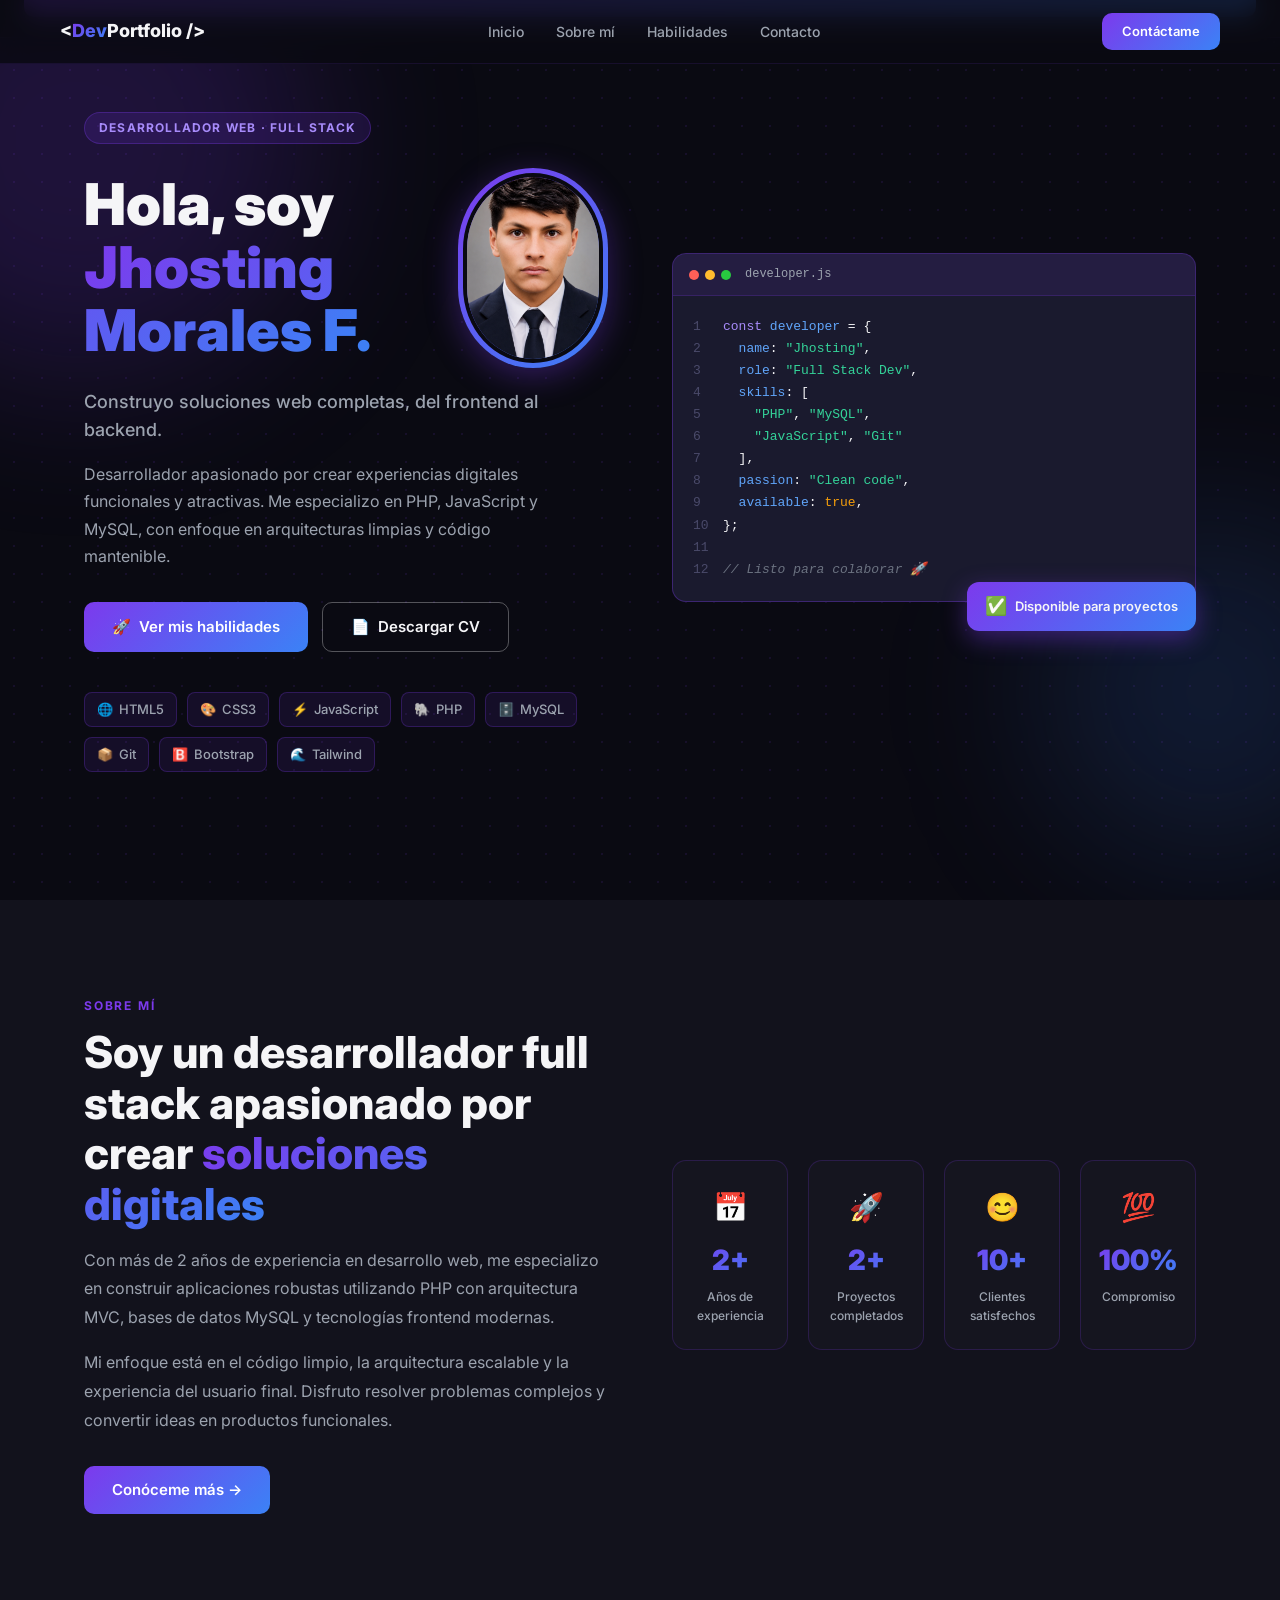
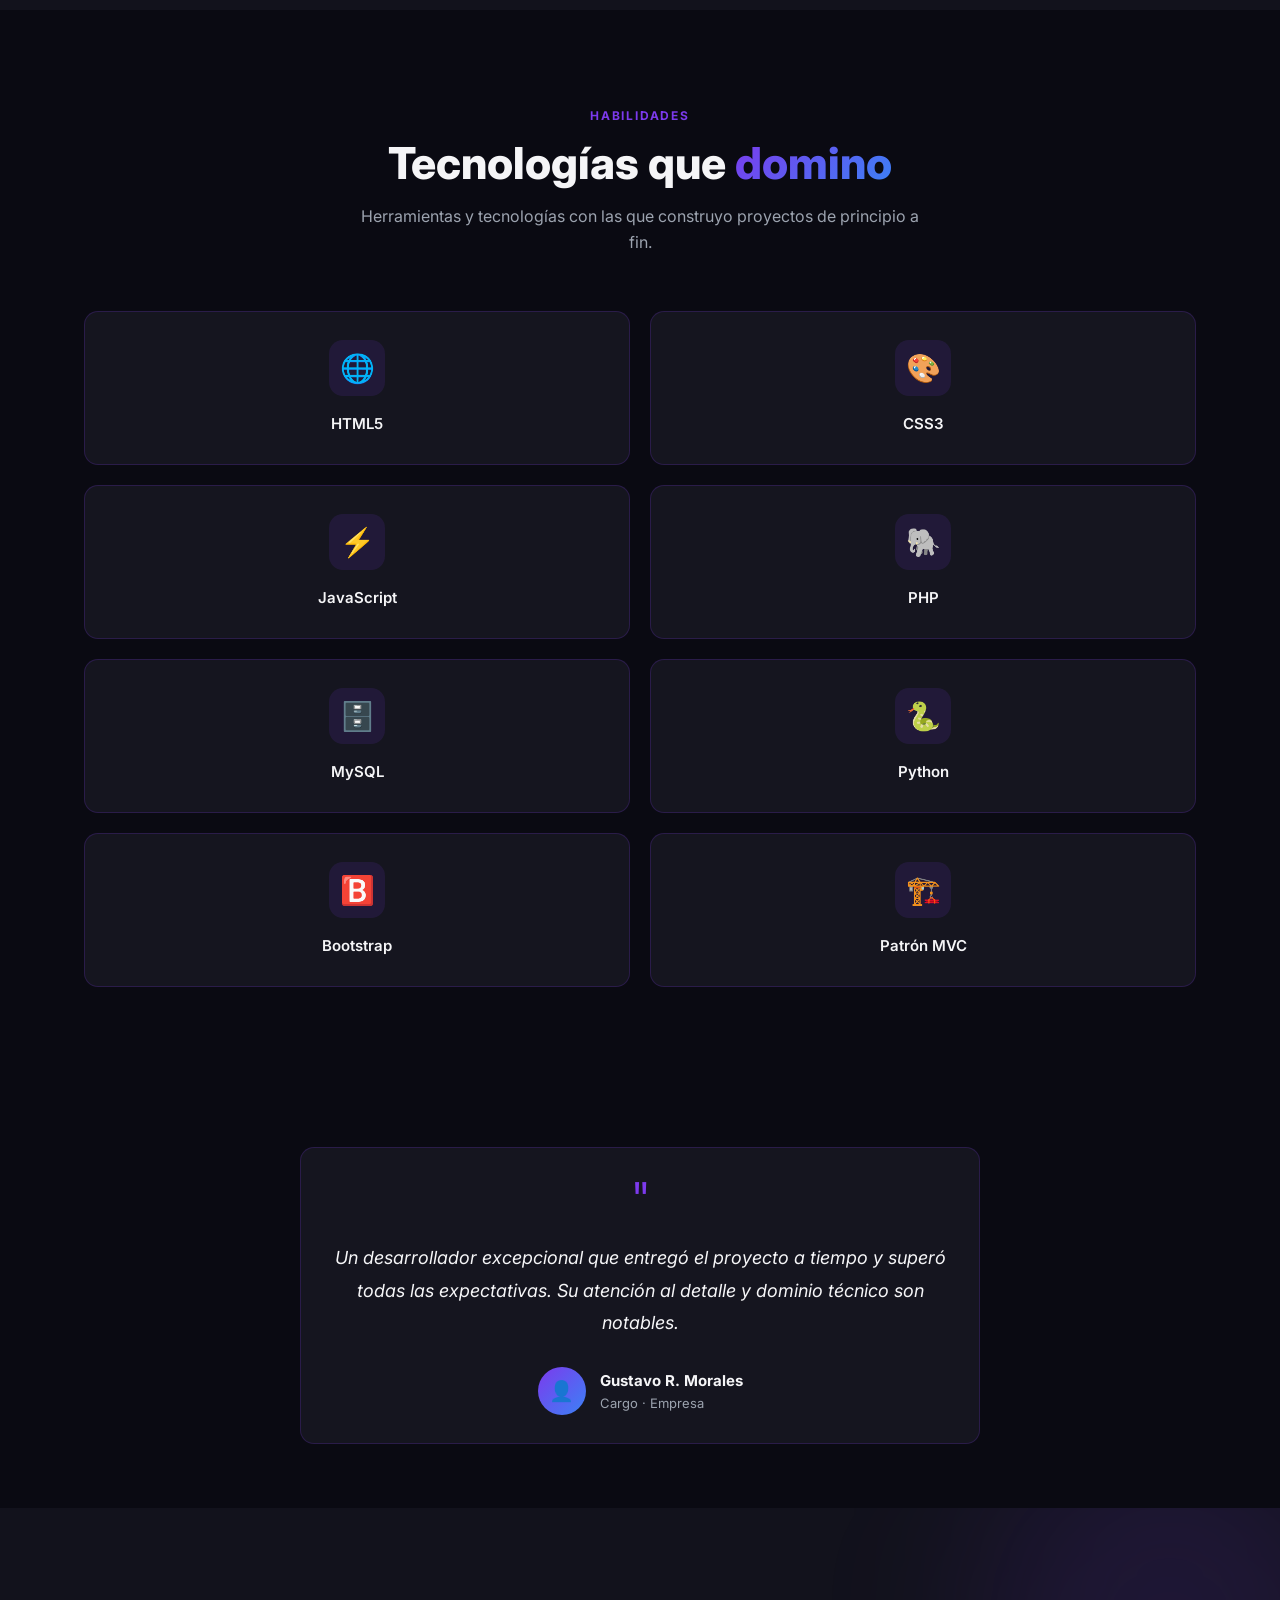
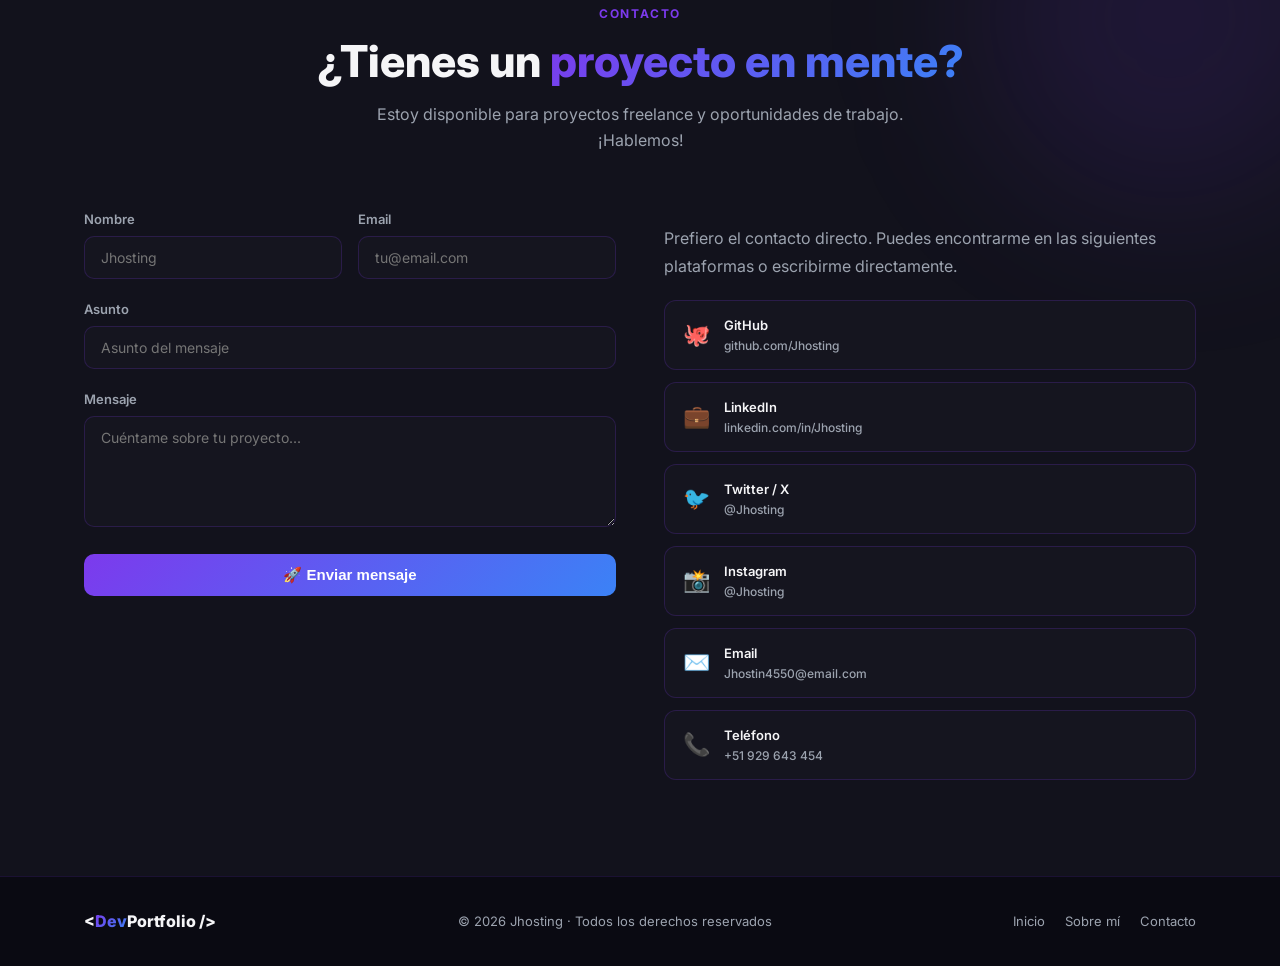
==== index.html @ dd693945 "Add files via upload" ====
<!doctype html>
<html lang="es">
<head>
    <meta charset="UTF-8" />
    <meta name="viewport" content="width=device-width, initial-scale=1.0" />
    <title>DevPortfolio · Desarrollador Web Full Stack</title>
    <link rel="stylesheet" href="assets/style.css" />
</head>
<body>

<!-- ─── Navbar ─────────────────────────────────────────────────────────── -->
<nav>
    <div class="nav-inner">
        <div class="nav-logo">&lt;<span>Dev</span>Portfolio /&gt;</div>
        <ul class="nav-links">
            <li><a href="#inicio">Inicio</a></li>
            <li><a href="#sobre">Sobre mí</a></li>
            <li><a href="#habilidades">Habilidades</a></li>
            <li><a href="#contacto">Contacto</a></li>
        </ul>
        <a href="#contacto" class="btn-primary nav-cta" style="padding:8px 20px;font-size:13px;">Contáctame</a>
        <button class="nav-hamburger" aria-label="Menú">☰</button>
    </div>
</nav>
<div class="mobile-menu">
    <ul>
        <li><a href="#inicio">Inicio</a></li>
        <li><a href="#sobre">Sobre mí</a></li>
        <li><a href="#habilidades">Habilidades</a></li>
        <li><a href="#contacto">Contacto</a></li>
        <li><a href="#contacto" class="btn-primary" style="width:100%;justify-content:center;">Contáctame</a></li>
    </ul>
</div>

<main>
    <!-- ─── Hero ───────────────────────────────────────────────────────── -->
    <section id="inicio" style="min-height:100vh;display:flex;align-items:center;padding-top:80px;position:relative;overflow:hidden;">
        <div class="blob" style="width:480px;height:480px;background:rgba(124,58,237,0.18);top:-100px;left:-160px;"></div>
        <div class="blob" style="width:340px;height:340px;background:rgba(59,130,246,0.14);bottom:40px;right:-100px;"></div>
        <div class="dot-grid" style="position:absolute;inset:0;opacity:0.6;"></div>

        <div class="container" style="position:relative;z-index:1;width:100%;">
            <div class="hero-grid" style="display:grid;grid-template-columns:1fr 1fr;gap:64px;align-items:center;">
                <div class="reveal">
                    <div style="display:inline-block;background:rgba(124,58,237,0.15);border:1px solid rgba(124,58,237,0.3);border-radius:20px;padding:5px 14px;font-size:12px;font-weight:700;letter-spacing:0.1em;color:#a78bfa;margin-bottom:24px;">
                        DESARROLLADOR WEB · FULL STACK
                    </div>
                    <div style="display:flex;align-items:center;gap:28px;flex-wrap:nowrap;margin-bottom:20px;">
                        <h1 style="font-size:clamp(28px,4.5vw,64px);font-weight:900;line-height:1.1;margin:0;">
                            Hola, soy <span class="gradient-text">Jhosting
                            Morales F.</span>
                        </h1>
                        <div style="width:150px;height:200px;flex-shrink:0;border-radius:50%/40%;padding:5px;background:var(--gradient);box-shadow:0 8px 32px rgba(124,58,237,0.35);">
                            <img src="assets/img/perfil.jpg" alt="Foto de perfil" style="width:100%;height:100%;object-fit:cover;border-radius:50%/40%;border:4px solid var(--bg-primary);display:block;" />
                        </div>
                    </div>
                    <p style="font-size:18px;color:var(--text-secondary);margin-bottom:12px;font-weight:500;">
                        Construyo soluciones web completas, del frontend al backend.
                    </p>
                    <p style="color:var(--text-secondary);margin-bottom:32px;line-height:1.7;max-width:480px;">
                        Desarrollador apasionado por crear experiencias digitales funcionales y atractivas. Me especializo en PHP, JavaScript y MySQL, con enfoque en arquitecturas limpias y código mantenible.
                    </p>
                    <div style="display:flex;gap:14px;flex-wrap:wrap;margin-bottom:40px;">
                        <a href="#habilidades" class="btn-primary"><span>🚀</span> Ver mis habilidades</a>
                        <a href="assets/cv/CV_Jhosting.pdf" class="btn-outline" download="CV_Jhosting.pdf"><span>📄</span> Descargar CV</a>
                    </div>
                    <div class="tech-row">
                        <div class="tech-chip"><span>🌐</span> HTML5</div>
                        <div class="tech-chip"><span>🎨</span> CSS3</div>
                        <div class="tech-chip"><span>⚡</span> JavaScript</div>
                        <div class="tech-chip"><span>🐘</span> PHP</div>
                        <div class="tech-chip"><span>🗄️</span> MySQL</div>
                        <div class="tech-chip"><span>📦</span> Git</div>
                        <div class="tech-chip"><span>🅱️</span> Bootstrap</div>
                        <div class="tech-chip"><span>🌊</span> Tailwind</div>
                    </div>
                </div>

                <div class="reveal animate-float" style="animation-delay:0.3s;">
                    <div class="code-panel" style="animation:float 4s ease-in-out infinite;">
                        <div class="code-panel-header">
                            <div class="code-dot" style="background:#ff5f57;"></div>
                            <div class="code-dot" style="background:#ffbd2e;"></div>
                            <div class="code-dot" style="background:#28c840;"></div>
                            <span style="margin-left:8px;color:var(--text-secondary);font-size:12px;">developer.js</span>
                        </div>
                        <div class="code-body">
                            <div class="code-line"><span class="ln">1</span><span><span class="kw">const</span> <span class="prop">developer</span> = {</span></div>
                            <div class="code-line"><span class="ln">2</span><span>&nbsp;&nbsp;<span class="prop">name</span>: <span class="str">"Jhosting"</span>,</span></div>
                            <div class="code-line"><span class="ln">3</span><span>&nbsp;&nbsp;<span class="prop">role</span>: <span class="str">"Full Stack Dev"</span>,</span></div>
                            <div class="code-line"><span class="ln">4</span><span>&nbsp;&nbsp;<span class="prop">skills</span>: [</span></div>
                            <div class="code-line"><span class="ln">5</span><span>&nbsp;&nbsp;&nbsp;&nbsp;<span class="str">"PHP"</span>, <span class="str">"MySQL"</span>,</span></div>
                            <div class="code-line"><span class="ln">6</span><span>&nbsp;&nbsp;&nbsp;&nbsp;<span class="str">"JavaScript"</span>, <span class="str">"Git"</span></span></div>
                            <div class="code-line"><span class="ln">7</span><span>&nbsp;&nbsp;],</span></div>
                            <div class="code-line"><span class="ln">8</span><span>&nbsp;&nbsp;<span class="prop">passion</span>: <span class="str">"Clean code"</span>,</span></div>
                            <div class="code-line"><span class="ln">9</span><span>&nbsp;&nbsp;<span class="prop">available</span>: <span class="val">true</span>,</span></div>
                            <div class="code-line"><span class="ln">10</span><span>};</span></div>
                            <div class="code-line"><span class="ln">11</span><span></span></div>
                            <div class="code-line"><span class="ln">12</span><span><span class="cm">// Listo para colaborar 🚀</span></span></div>
                        </div>
                    </div>
                    <div style="position:relative;margin-top:-20px;display:flex;justify-content:flex-end;">
                        <div style="background:var(--gradient);border-radius:12px;padding:10px 18px;display:flex;align-items:center;gap:8px;font-size:13px;font-weight:600;box-shadow:0 8px 24px rgba(124,58,237,0.4);">
                            <span style="font-size:18px;">✅</span> Disponible para proyectos
                        </div>
                    </div>
                </div>
            </div>
        </div>
    </section>

    <!-- ─── Sobre mí ───────────────────────────────────────────────────── -->
    <section id="sobre" style="background:var(--bg-secondary);">
        <div class="container">
            <div class="about-grid" style="display:grid;grid-template-columns:1fr 1fr;gap:64px;align-items:center;">
                <div class="reveal">
                    <div class="section-label">Sobre mí</div>
                    <h2 class="section-title">Soy un desarrollador full stack apasionado por crear <span class="gradient-text">soluciones digitales</span></h2>
                    <p style="color:var(--text-secondary);margin-bottom:16px;line-height:1.8;">
                        Con más de 2 años de experiencia en desarrollo web, me especializo en construir aplicaciones robustas utilizando PHP con arquitectura MVC, bases de datos MySQL y tecnologías frontend modernas.
                    </p>
                    <p style="color:var(--text-secondary);margin-bottom:32px;line-height:1.8;">
                        Mi enfoque está en el código limpio, la arquitectura escalable y la experiencia del usuario final. Disfruto resolver problemas complejos y convertir ideas en productos funcionales.
                    </p>
                    <a href="#habilidades" class="btn-primary">Conóceme más →</a>
                </div>
                <div class="reveal" style="animation-delay:0.15s;">
                    <div class="stats-grid">
                        <div class="card" style="text-align:center;padding:24px 16px;">
                            <div style="font-size:28px;margin-bottom:8px;">📅</div>
                            <div style="font-size:28px;font-weight:900;background:var(--gradient);-webkit-background-clip:text;-webkit-text-fill-color:transparent;background-clip:text;">2+</div>
                            <div style="color:var(--text-secondary);font-size:12px;margin-top:4px;font-weight:500;">Años de experiencia</div>
                        </div>
                        <div class="card" style="text-align:center;padding:24px 16px;">
                            <div style="font-size:28px;margin-bottom:8px;">🚀</div>
                            <div style="font-size:28px;font-weight:900;background:var(--gradient);-webkit-background-clip:text;-webkit-text-fill-color:transparent;background-clip:text;">2+</div>
                            <div style="color:var(--text-secondary);font-size:12px;margin-top:4px;font-weight:500;">Proyectos completados</div>
                        </div>
                        <div class="card" style="text-align:center;padding:24px 16px;">
                            <div style="font-size:28px;margin-bottom:8px;">😊</div>
                            <div style="font-size:28px;font-weight:900;background:var(--gradient);-webkit-background-clip:text;-webkit-text-fill-color:transparent;background-clip:text;">10+</div>
                            <div style="color:var(--text-secondary);font-size:12px;margin-top:4px;font-weight:500;">Clientes satisfechos</div>
                        </div>
                        <div class="card" style="text-align:center;padding:24px 16px;">
                            <div style="font-size:28px;margin-bottom:8px;">💯</div>
                            <div style="font-size:28px;font-weight:900;background:var(--gradient);-webkit-background-clip:text;-webkit-text-fill-color:transparent;background-clip:text;">100%</div>
                            <div style="color:var(--text-secondary);font-size:12px;margin-top:4px;font-weight:500;">Compromiso</div>
                        </div>
                    </div>
                </div>
            </div>
        </div>
    </section>

    <section id="habilidades">
        <div class="container">
            <div class="reveal" style="text-align:center;margin-bottom:56px;">
                <div class="section-label">Habilidades</div>
                <h2 class="section-title">Tecnologías que <span class="gradient-text">domino</span></h2>
                <p class="section-sub" style="margin:0 auto;">Herramientas y tecnologías con las que construyo proyectos de principio a fin.</p>
            </div>
            <div class="skills-grid">
                <div class="card reveal" style="animation-delay:0ms;text-align:center;padding:28px 18px;">
                    <div style="width:56px;height:56px;margin:0 auto 16px;display:flex;align-items:center;justify-content:center;font-size:28px;line-height:1;border-radius:14px;background:rgba(124,58,237,0.12);">🌐</div>
                    <div style="font-weight:600;font-size:15px;">HTML5</div>
                </div>
                <div class="card reveal" style="animation-delay:60ms;text-align:center;padding:28px 18px;">
                    <div style="width:56px;height:56px;margin:0 auto 16px;display:flex;align-items:center;justify-content:center;font-size:28px;line-height:1;border-radius:14px;background:rgba(124,58,237,0.12);">🎨</div>
                    <div style="font-weight:600;font-size:15px;">CSS3</div>
                </div>
                <div class="card reveal" style="animation-delay:120ms;text-align:center;padding:28px 18px;">
                    <div style="width:56px;height:56px;margin:0 auto 16px;display:flex;align-items:center;justify-content:center;font-size:28px;line-height:1;border-radius:14px;background:rgba(124,58,237,0.12);">⚡</div>
                    <div style="font-weight:600;font-size:15px;">JavaScript</div>
                </div>
                <div class="card reveal" style="animation-delay:180ms;text-align:center;padding:28px 18px;">
                    <div style="width:56px;height:56px;margin:0 auto 16px;display:flex;align-items:center;justify-content:center;font-size:28px;line-height:1;border-radius:14px;background:rgba(124,58,237,0.12);">🐘</div>
                    <div style="font-weight:600;font-size:15px;">PHP</div>
                </div>
                <div class="card reveal" style="animation-delay:240ms;text-align:center;padding:28px 18px;">
                    <div style="width:56px;height:56px;margin:0 auto 16px;display:flex;align-items:center;justify-content:center;font-size:28px;line-height:1;border-radius:14px;background:rgba(124,58,237,0.12);">🗄️</div>
                    <div style="font-weight:600;font-size:15px;">MySQL</div>
                </div>
                <div class="card reveal" style="animation-delay:300ms;text-align:center;padding:28px 18px;">
                    <div style="width:56px;height:56px;margin:0 auto 16px;display:flex;align-items:center;justify-content:center;font-size:28px;line-height:1;border-radius:14px;background:rgba(124,58,237,0.12);">🐍</div>
                    <div style="font-weight:600;font-size:15px;">Python</div>
                </div>
                <div class="card reveal" style="animation-delay:360ms;text-align:center;padding:28px 18px;">
                    <div style="width:56px;height:56px;margin:0 auto 16px;display:flex;align-items:center;justify-content:center;font-size:28px;line-height:1;border-radius:14px;background:rgba(124,58,237,0.12);">🅱️</div>
                    <div style="font-weight:600;font-size:15px;">Bootstrap</div>
                </div>
                <div class="card reveal" style="animation-delay:420ms;text-align:center;padding:28px 18px;">
                    <div style="width:56px;height:56px;margin:0 auto 16px;display:flex;align-items:center;justify-content:center;font-size:28px;line-height:1;border-radius:14px;background:rgba(124,58,237,0.12);">🏗️</div>
                    <div style="font-weight:600;font-size:15px;">Patrón MVC</div>
                </div>
            </div>
        </div>
    </section>

    <section style="padding:64px 0;">
        <div class="container">
            <div class="reveal" style="max-width:680px;margin:0 auto;">
                <div class="card" style="text-align:center;position:relative;">
                    <div style="font-size:48px;color:var(--accent);line-height:1;margin-bottom:16px;">"</div>
                    <p style="font-size:18px;line-height:1.8;color:var(--text-primary);font-style:italic;margin-bottom:28px;">
                        Un desarrollador excepcional que entregó el proyecto a tiempo y superó todas las expectativas. Su atención al detalle y dominio técnico son notables.
                    </p>
                    <div style="display:flex;align-items:center;justify-content:center;gap:14px;">
                        <div style="width:48px;height:48px;border-radius:50%;background:var(--gradient);display:flex;align-items:center;justify-content:center;font-size:20px;flex-shrink:0;">👤</div>
                        <div style="text-align:left;">
                            <div style="font-weight:700;font-size:15px;">Gustavo R. Morales</div>
                            <div style="color:var(--text-secondary);font-size:13px;">Cargo · Empresa</div>
                        </div>
                    </div>
                </div>
            </div>
        </div>
    </section>

    <section id="contacto" style="background:var(--bg-secondary);position:relative;overflow:hidden;">
        <div class="blob" style="width:380px;height:380px;background:rgba(124,58,237,0.12);top:-80px;right:-80px;"></div>
        <div class="container" style="position:relative;z-index:1;">
            <div class="reveal" style="text-align:center;margin-bottom:56px;">
                <div class="section-label">Contacto</div>
                <h2 class="section-title">¿Tienes un <span class="gradient-text">proyecto en mente?</span></h2>
                <p class="section-sub" style="margin:0 auto;">Estoy disponible para proyectos freelance y oportunidades de trabajo. ¡Hablemos!</p>
            </div>
            <div class="contact-grid">
                <div class="reveal">
                    <form id="contactForm">
                        <div style="display:grid;grid-template-columns:1fr 1fr;gap:16px;">
                            <div class="form-field">
                                <label for="name">Nombre</label>
                                <input type="text" id="name" name="name" placeholder="Jhosting" required />
                            </div>
                            <div class="form-field">
                                <label for="email">Email</label>
                                <input type="email" id="email" name="email" placeholder="tu@email.com" required />
                            </div>
                        </div>
                        <div class="form-field">
                            <label for="subject">Asunto</label>
                            <input type="text" id="subject" name="subject" placeholder="Asunto del mensaje" />
                        </div>
                        <div class="form-field">
                            <label for="message">Mensaje</label>
                            <textarea id="message" name="message" rows="5" placeholder="Cuéntame sobre tu proyecto..." required></textarea>
                        </div>
                        <button type="submit" class="btn-primary" style="width:100%;justify-content:center;">
                            🚀 Enviar mensaje
                        </button>

                        <div class="form-status ok" id="formStatusOk" style="display:none;">✅ Mensaje enviado. ¡Gracias por escribirme!</div>
                        <div class="form-status err" id="formStatusErr" style="display:none;">⚠️ Por favor completa los campos obligatorios (nombre, email y mensaje).</div>
                    </form>
                </div>
                <div class="reveal" style="display:flex;flex-direction:column;gap:12px;animation-delay:0.15s;">
                    <p style="color:var(--text-secondary);margin-bottom:8px;line-height:1.7;">
                        Prefiero el contacto directo. Puedes encontrarme en las siguientes plataformas o escribirme directamente.
                    </p>
                    <a href="#" class="social-link" target="_blank" rel="noreferrer">
                        <span style="font-size:22px;">🐙</span>
                        <div>
                            <div style="font-weight:600;color:var(--text-primary);font-size:13px;">GitHub</div>
                            <div style="color:var(--text-secondary);font-size:12px;">github.com/Jhosting</div>
                        </div>
                    </a>
                    <a href="#" class="social-link" target="_blank" rel="noreferrer">
                        <span style="font-size:22px;">💼</span>
                        <div>
                            <div style="font-weight:600;color:var(--text-primary);font-size:13px;">LinkedIn</div>
                            <div style="color:var(--text-secondary);font-size:12px;">linkedin.com/in/Jhosting</div>
                        </div>
                    </a>
                    <a href="#" class="social-link" target="_blank" rel="noreferrer">
                        <span style="font-size:22px;">🐦</span>
                        <div>
                            <div style="font-weight:600;color:var(--text-primary);font-size:13px;">Twitter / X</div>
                            <div style="color:var(--text-secondary);font-size:12px;">@Jhosting</div>
                        </div>
                    </a>
                    <a href="#" class="social-link" target="_blank" rel="noreferrer">
                        <span style="font-size:22px;">📸</span>
                        <div>
                            <div style="font-weight:600;color:var(--text-primary);font-size:13px;">Instagram</div>
                            <div style="color:var(--text-secondary);font-size:12px;">@Jhosting</div>
                        </div>
                    </a>
                    <a href="mailto:Jhostin4550@email.com" class="social-link" target="_blank" rel="noreferrer">
                        <span style="font-size:22px;">✉️</span>
                        <div>
                            <div style="font-weight:600;color:var(--text-primary);font-size:13px;">Email</div>
                            <div style="color:var(--text-secondary);font-size:12px;">Jhostin4550@email.com</div>
                        </div>
                    </a>
                    <a href="tel:+51929643454" class="social-link" target="_blank" rel="noreferrer">
                        <span style="font-size:22px;">📞</span>
                        <div>
                            <div style="font-weight:600;color:var(--text-primary);font-size:13px;">Teléfono</div>
                            <div style="color:var(--text-secondary);font-size:12px;">+51 929 643 454</div>
                        </div>
                    </a>
                </div>
            </div>
        </div>
    </section>
</main>

<footer style="background:var(--bg-primary);border-top:1px solid rgba(124,58,237,0.15);padding:32px 0;">
    <div class="container" style="display:flex;justify-content:space-between;align-items:center;flex-wrap:wrap;gap:16px;">
        <div style="font-weight:800;font-size:16px;">&lt;<span class="gradient-text">Dev</span>Portfolio /&gt;</div>
        <p style="color:var(--text-secondary);font-size:13px;margin:0;" id="footerYear">© Jhosting · Todos los derechos reservados</p>
        <div style="display:flex;gap:20px;">
            <a href="#" class="footer-link" style="color:var(--text-secondary);font-size:13px;text-decoration:none;transition:color 0.2s;">Inicio</a>
            <a href="#" class="footer-link" style="color:var(--text-secondary);font-size:13px;text-decoration:none;transition:color 0.2s;">Sobre mí</a>
            <a href="#" class="footer-link" style="color:var(--text-secondary);font-size:13px;text-decoration:none;transition:color 0.2s;">Contacto</a>
        </div>
    </div>
</footer>

<script src="assets/main.js"></script>
<script>
    // Año dinámico en el footer (equivalente a date('Y') de PHP)
    document.getElementById('footerYear').textContent = '© ' + new Date().getFullYear() + ' Jhosting · Todos los derechos reservados';

    // Envío del formulario de contacto simulado en el cliente (equivalente a la validación PHP)
    const contactForm = document.getElementById('contactForm');
    const okMsg = document.getElementById('formStatusOk');
    const errMsg = document.getElementById('formStatusErr');

    contactForm.addEventListener('submit', function (e) {
        e.preventDefault();
        const name = document.getElementById('name').value.trim();
        const email = document.getElementById('email').value.trim();
        const message = document.getElementById('message').value.trim();
        const emailPattern = /^[^\s@]+@[^\s@]+\.[^\s@]+$/;

        okMsg.style.display = 'none';
        errMsg.style.display = 'none';

        if (!name || !email || !message) {
            errMsg.textContent = '⚠️ Por favor completa los campos obligatorios (nombre, email y mensaje).';
            errMsg.style.display = 'block';
        } else if (!emailPattern.test(email)) {
            errMsg.textContent = '⚠️ Ingresa un correo electrónico válido.';
            errMsg.style.display = 'block';
        } else {
            okMsg.style.display = 'block';
            contactForm.reset();
        }
    });
</script>
</body>
</html>
---- assets/style.css ----
@import url('https://fonts.googleapis.com/css2?family=Inter:wght@300;400;500;600;700;800;900&display=swap');

:root {
  --bg-primary: #0a0a12;
  --bg-secondary: #12121c;
  --bg-card: #15151f;
  --accent: #7c3aed;
  --accent-blue: #3b82f6;
  --text-primary: #f5f5f7;
  --text-secondary: #9ca3af;
  --border: rgba(124, 58, 237, 0.2);
  --gradient: linear-gradient(135deg, #7c3aed, #3b82f6);
}

* {
  box-sizing: border-box;
}

html {
  scroll-behavior: smooth;
}

body {
  margin: 0;
  font-family: 'Inter', sans-serif;
  background-color: var(--bg-primary);
  color: var(--text-primary);
  line-height: 1.6;
  overflow-x: hidden;
}

/* Scrollbar */
::-webkit-scrollbar { width: 6px; }
::-webkit-scrollbar-track { background: var(--bg-secondary); }
::-webkit-scrollbar-thumb { background: var(--accent); border-radius: 3px; }

/* Animations */
@keyframes fadeInUp {
  from { opacity: 0; transform: translateY(32px); }
  to   { opacity: 1; transform: translateY(0); }
}
@keyframes fadeIn {
  from { opacity: 0; }
  to   { opacity: 1; }
}
@keyframes float {
  0%, 100% { transform: translateY(0); }
  50%       { transform: translateY(-12px); }
}
@keyframes pulse-glow {
  0%, 100% { box-shadow: 0 0 20px rgba(124,58,237,0.4); }
  50%       { box-shadow: 0 0 40px rgba(124,58,237,0.8); }
}
@keyframes progress-fill {
  from { width: 0; }
}

.animate-fade-in-up { animation: fadeInUp 0.7s ease forwards; }
.animate-fade-in    { animation: fadeIn 0.7s ease forwards; }
.animate-float      { animation: float 4s ease-in-out infinite; }

/* Intersection observer visible state */
.reveal { opacity: 0; transform: translateY(32px); transition: opacity 0.7s ease, transform 0.7s ease; }
.reveal.visible { opacity: 1; transform: translateY(0); }

/* Progress bars animate when visible */
.progress-bar { transition: width 1.2s cubic-bezier(0.4,0,0.2,1); }

/* Gradient text */
.gradient-text {
  background: var(--gradient);
  -webkit-background-clip: text;
  -webkit-text-fill-color: transparent;
  background-clip: text;
}

/* Buttons */
.btn-primary {
  background: var(--gradient);
  color: #fff;
  border: none;
  border-radius: 10px;
  padding: 12px 28px;
  font-weight: 600;
  font-size: 15px;
  cursor: pointer;
  transition: opacity 0.2s, box-shadow 0.2s, transform 0.15s;
  display: inline-flex;
  align-items: center;
  gap: 8px;
  text-decoration: none;
}
.btn-primary:hover {
  opacity: 0.9;
  box-shadow: 0 0 24px rgba(124,58,237,0.55);
  transform: translateY(-1px);
}

.btn-outline {
  background: transparent;
  color: var(--text-primary);
  border: 1.5px solid rgba(255,255,255,0.3);
  border-radius: 10px;
  padding: 12px 28px;
  font-weight: 600;
  font-size: 15px;
  cursor: pointer;
  transition: border-color 0.2s, box-shadow 0.2s, transform 0.15s;
  display: inline-flex;
  align-items: center;
  gap: 8px;
  text-decoration: none;
}
.btn-outline:hover {
  border-color: var(--accent);
  box-shadow: 0 0 18px rgba(124,58,237,0.3);
  transform: translateY(-1px);
}

/* Cards */
.card {
  background: var(--bg-card);
  border: 1px solid var(--border);
  border-radius: 14px;
  padding: 28px;
  transition: border-color 0.25s, box-shadow 0.25s, transform 0.2s;
}
.card:hover {
  border-color: rgba(124,58,237,0.5);
  box-shadow: 0 8px 32px rgba(124,58,237,0.15);
  transform: translateY(-4px);
}

/* Icon box */
.icon-box {
  width: 44px;
  height: 44px;
  border-radius: 10px;
  background: rgba(124,58,237,0.15);
  border: 1px solid rgba(124,58,237,0.3);
  display: flex;
  align-items: center;
  justify-content: center;
  font-size: 20px;
  flex-shrink: 0;
}

/* Blob decorations */
.blob {
  position: absolute;
  border-radius: 50%;
  filter: blur(80px);
  pointer-events: none;
}

/* Dot grid */
.dot-grid {
  background-image: radial-gradient(circle, rgba(124,58,237,0.18) 1px, transparent 1px);
  background-size: 28px 28px;
}

/* Section */
section { padding: 96px 0; }
.section-label {
  font-size: 12px;
  font-weight: 700;
  letter-spacing: 0.15em;
  text-transform: uppercase;
  color: var(--accent);
  margin-bottom: 12px;
}
.section-title {
  font-size: clamp(28px, 4vw, 44px);
  font-weight: 800;
  line-height: 1.15;
  margin: 0 0 16px;
}
.section-sub {
  color: var(--text-secondary);
  font-size: 16px;
  max-width: 560px;
  margin: 0;
}

/* Container */
.container { max-width: 1160px; margin: 0 auto; padding: 0 24px; }

/* Navbar */
nav {
  position: fixed;
  top: 0;
  left: 0;
  right: 0;
  z-index: 100;
  padding: 0 24px;
  height: 64px;
  display: flex;
  align-items: center;
  background: rgba(10,10,18,0.85);
  backdrop-filter: blur(12px);
  border-bottom: 1px solid rgba(124,58,237,0.12);
  transition: background 0.3s;
}
.nav-inner {
  max-width: 1160px;
  margin: 0 auto;
  width: 100%;
  display: flex;
  align-items: center;
  justify-content: space-between;
}
.nav-logo { font-weight: 800; font-size: 18px; }
.nav-logo span { background: var(--gradient); -webkit-background-clip: text; -webkit-text-fill-color: transparent; background-clip: text; }
.nav-links { display: flex; gap: 32px; list-style: none; margin: 0; padding: 0; }
.nav-links a { color: var(--text-secondary); text-decoration: none; font-size: 14px; font-weight: 500; transition: color 0.2s; }
.nav-links a:hover { color: var(--text-primary); }
.nav-hamburger { display: none; background: none; border: none; cursor: pointer; color: var(--text-primary); font-size: 22px; }

/* Mobile nav */
.mobile-menu {
  position: fixed;
  top: 64px;
  left: 0; right: 0;
  background: var(--bg-secondary);
  border-bottom: 1px solid var(--border);
  padding: 20px 24px;
  z-index: 99;
  transform: translateY(-110%);
  transition: transform 0.3s ease;
}
.mobile-menu.open { transform: translateY(0); }
.mobile-menu ul { list-style: none; margin: 0; padding: 0; display: flex; flex-direction: column; gap: 16px; }
.mobile-menu a { color: var(--text-secondary); text-decoration: none; font-weight: 500; font-size: 15px; }

/* Code panel */
.code-panel {
  background: #1a1a2e;
  border: 1px solid rgba(124,58,237,0.35);
  border-radius: 14px;
  overflow: hidden;
  font-family: 'Courier New', monospace;
  font-size: 13px;
  line-height: 1.7;
}
.code-panel-header {
  background: rgba(124,58,237,0.1);
  padding: 10px 16px;
  display: flex;
  align-items: center;
  gap: 6px;
  border-bottom: 1px solid rgba(124,58,237,0.2);
}
.code-dot { width: 10px; height: 10px; border-radius: 50%; }
.code-body { padding: 20px; }
.code-line { display: flex; gap: 10px; }
.ln { color: #4a4a6a; min-width: 20px; }
.kw { color: #a78bfa; }
.str { color: #34d399; }
.cm { color: #6b7280; font-style: italic; }
.prop { color: #60a5fa; }
.val { color: #f59e0b; }

/* Skills grid */
.skills-grid { display: grid; grid-template-columns: 1fr 1fr; gap: 20px; }

/* Projects grid */
.projects-grid { display: grid; grid-template-columns: repeat(3, 1fr); gap: 24px; }

/* Stats grid */
.stats-grid { display: grid; grid-template-columns: repeat(4, 1fr); gap: 20px; }

/* Tech icons row */
.tech-row { display: flex; flex-wrap: wrap; gap: 10px; }
.tech-chip {
  display: flex;
  align-items: center;
  gap: 6px;
  background: rgba(124,58,237,0.1);
  border: 1px solid rgba(124,58,237,0.25);
  border-radius: 8px;
  padding: 6px 12px;
  font-size: 13px;
  font-weight: 500;
  color: var(--text-secondary);
  transition: color 0.2s, border-color 0.2s;
}
.tech-chip:hover { color: var(--text-primary); border-color: var(--accent); }

/* Contact layout */
.contact-grid { display: grid; grid-template-columns: 1fr 1fr; gap: 48px; align-items: start; }

/* Form */
.form-field { margin-bottom: 20px; }
.form-field label { display: block; font-size: 13px; font-weight: 600; color: var(--text-secondary); margin-bottom: 6px; }
.form-field input, .form-field textarea {
  width: 100%;
  background: var(--bg-card);
  border: 1px solid var(--border);
  border-radius: 10px;
  padding: 12px 16px;
  color: var(--text-primary);
  font-family: 'Inter', sans-serif;
  font-size: 14px;
  outline: none;
  transition: border-color 0.2s, box-shadow 0.2s;
  resize: vertical;
}
.form-field input:focus, .form-field textarea:focus {
  border-color: var(--accent);
  box-shadow: 0 0 0 3px rgba(124,58,237,0.15);
}

/* Social links */
.social-link {
  display: flex;
  align-items: center;
  gap: 14px;
  color: var(--text-secondary);
  text-decoration: none;
  padding: 14px 18px;
  border-radius: 12px;
  border: 1px solid var(--border);
  background: var(--bg-card);
  transition: color 0.2s, border-color 0.2s, box-shadow 0.2s;
  font-size: 14px;
  font-weight: 500;
}
.social-link:hover {
  color: var(--text-primary);
  border-color: rgba(124,58,237,0.5);
  box-shadow: 0 4px 20px rgba(124,58,237,0.15);
}

/* Form status messages */
.form-status { margin-top: 14px; padding: 12px 16px; border-radius: 10px; font-size: 13px; font-weight: 500; }
.form-status.ok { background: rgba(52,211,153,0.12); border: 1px solid rgba(52,211,153,0.35); color: #34d399; }
.form-status.err { background: rgba(248,113,113,0.12); border: 1px solid rgba(248,113,113,0.35); color: #f87171; }

/* Responsive */
@media (max-width: 900px) {
  .nav-links, .nav-cta { display: none; }
  .nav-hamburger { display: block; }
  .hero-grid { grid-template-columns: 1fr !important; }
  .about-grid { grid-template-columns: 1fr !important; }
  .stats-grid { grid-template-columns: repeat(2, 1fr); }
  .skills-grid { grid-template-columns: 1fr; }
  .projects-grid { grid-template-columns: 1fr; }
  .contact-grid { grid-template-columns: 1fr; }
}
@media (max-width: 600px) {
  section { padding: 72px 0; }
  .stats-grid { grid-template-columns: repeat(2, 1fr); }
}
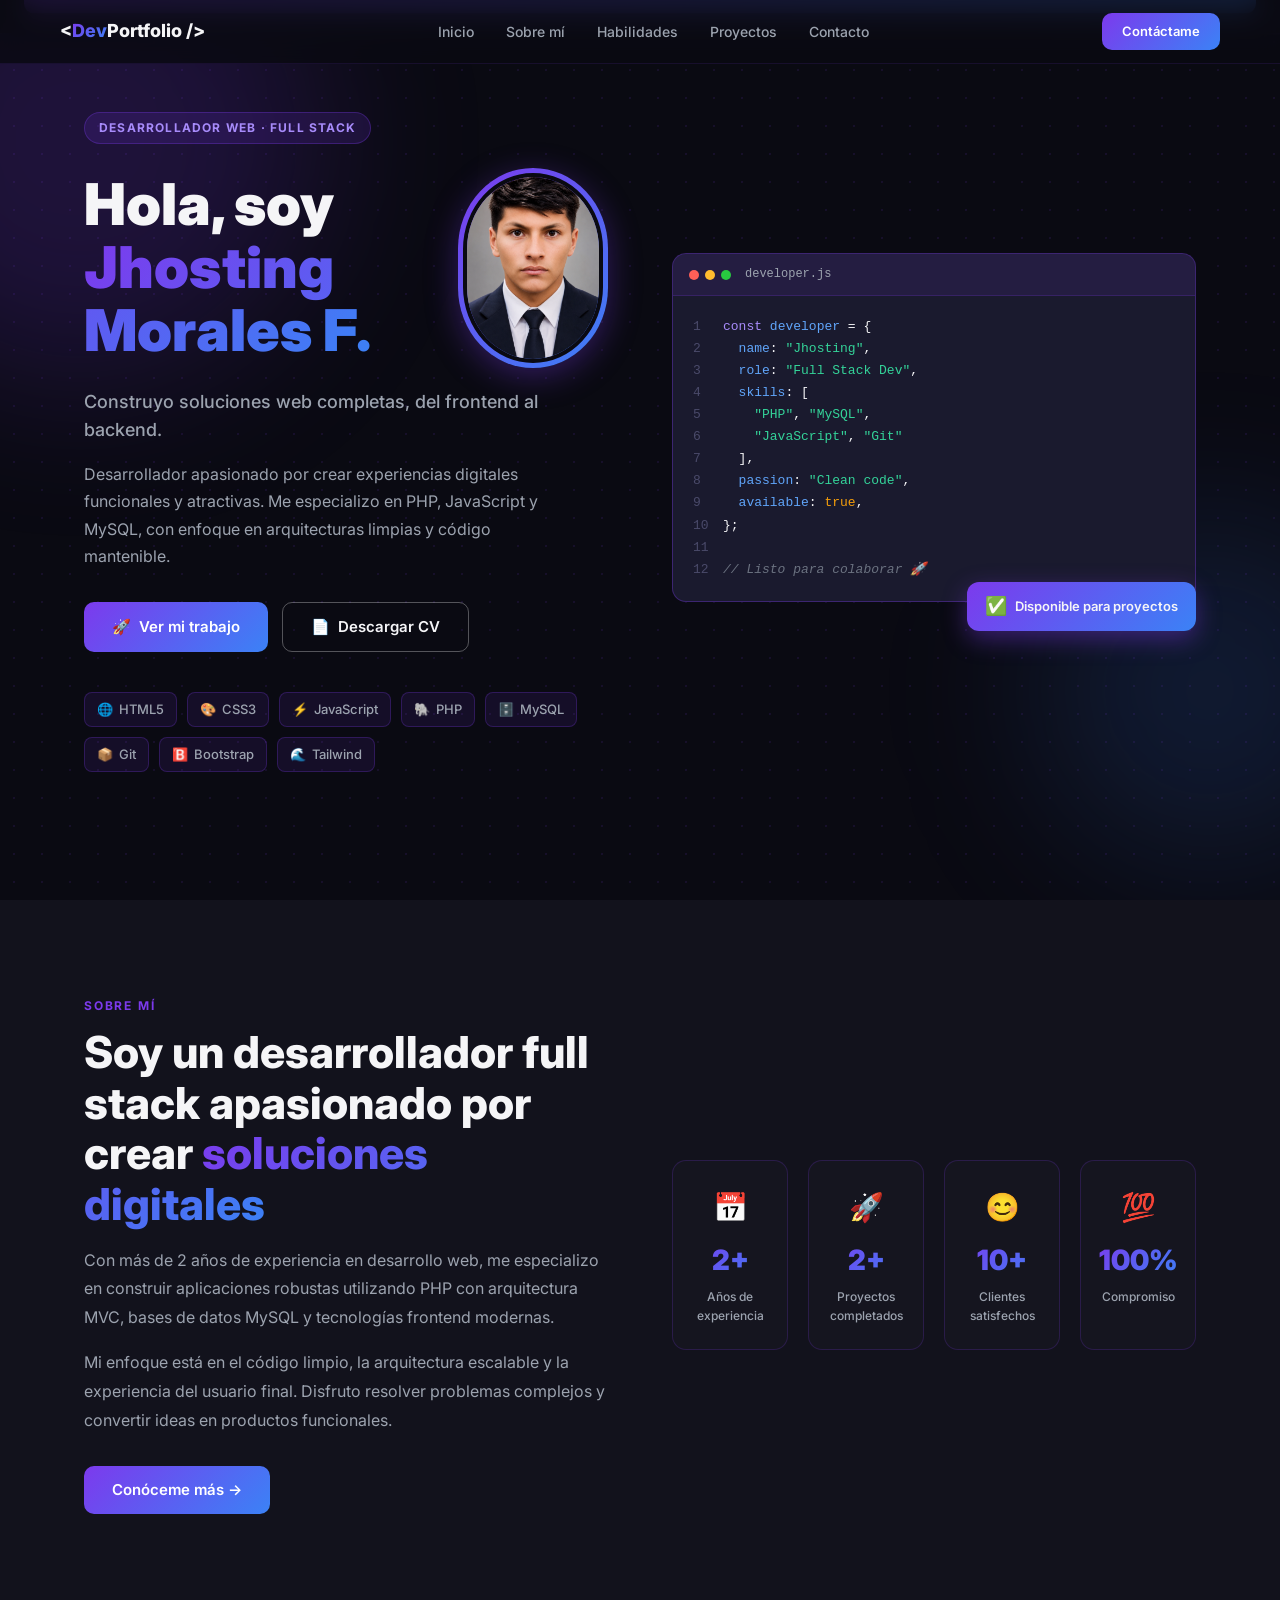
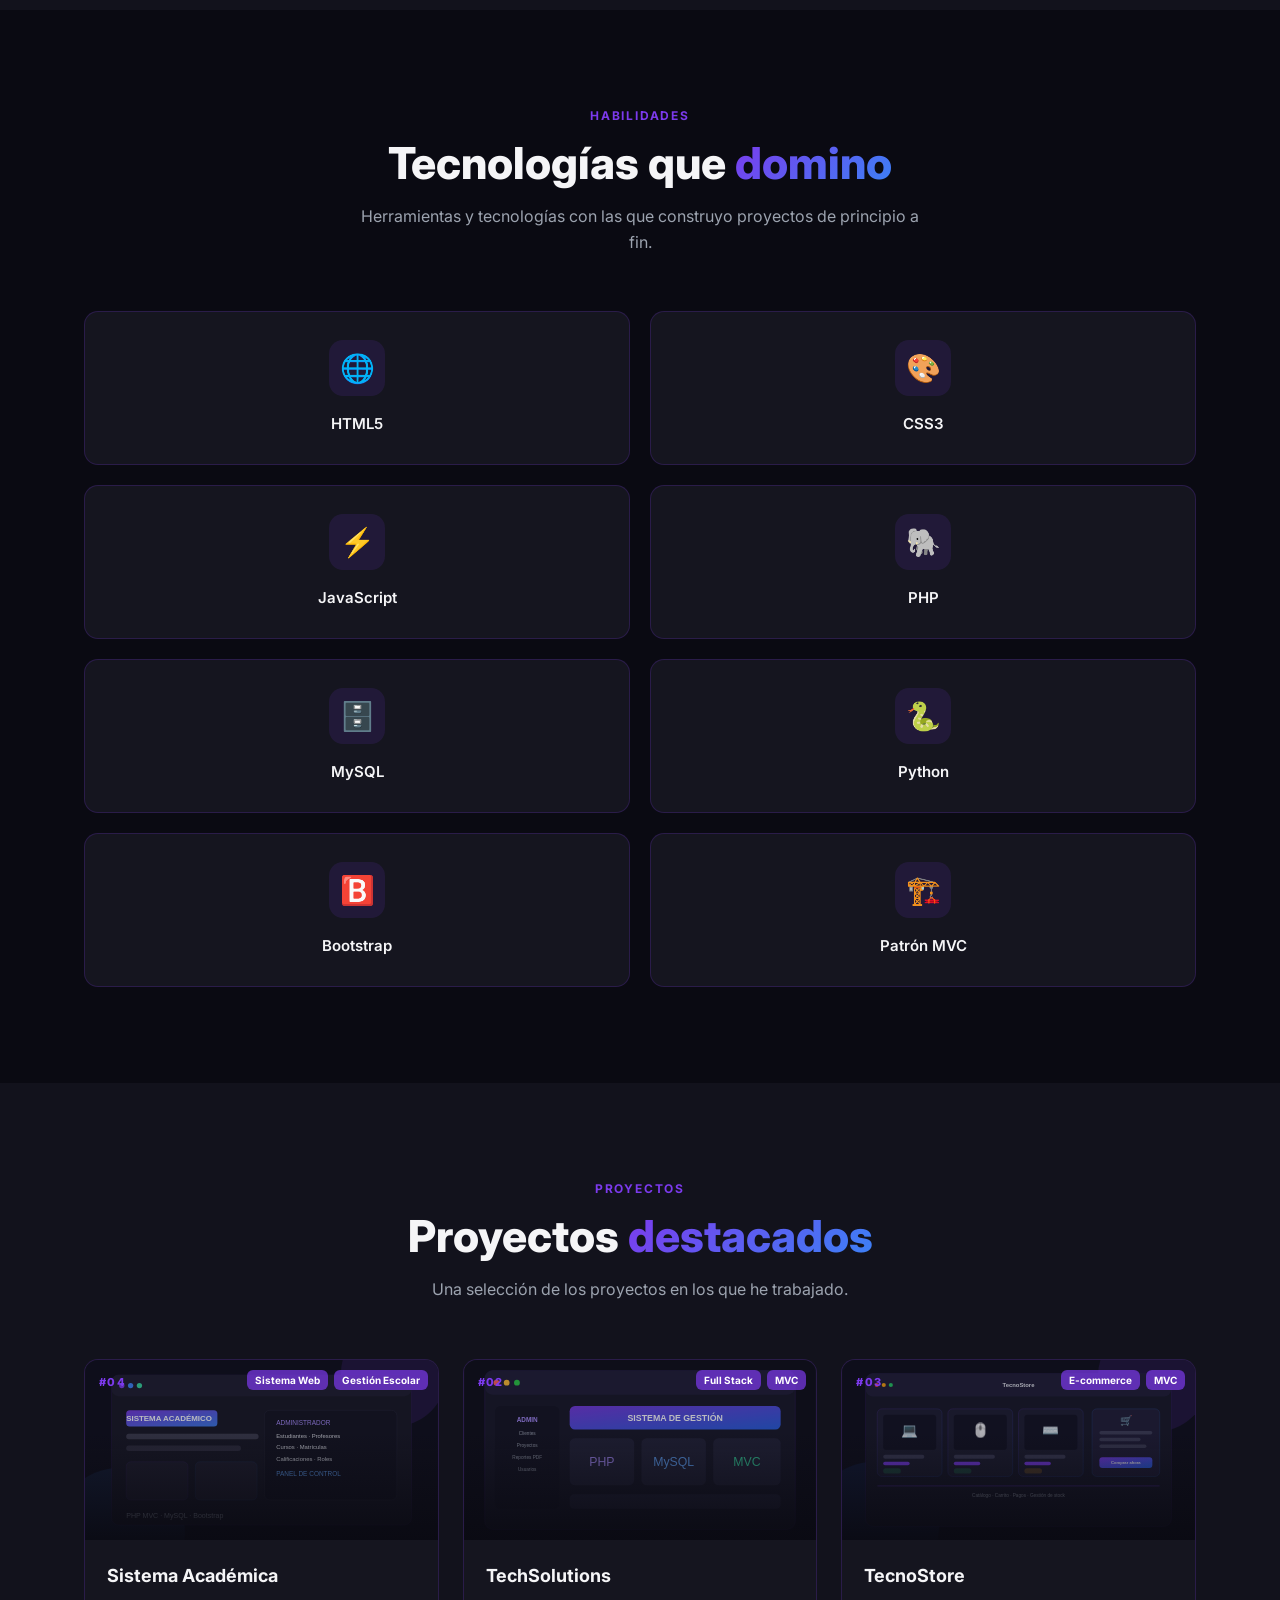
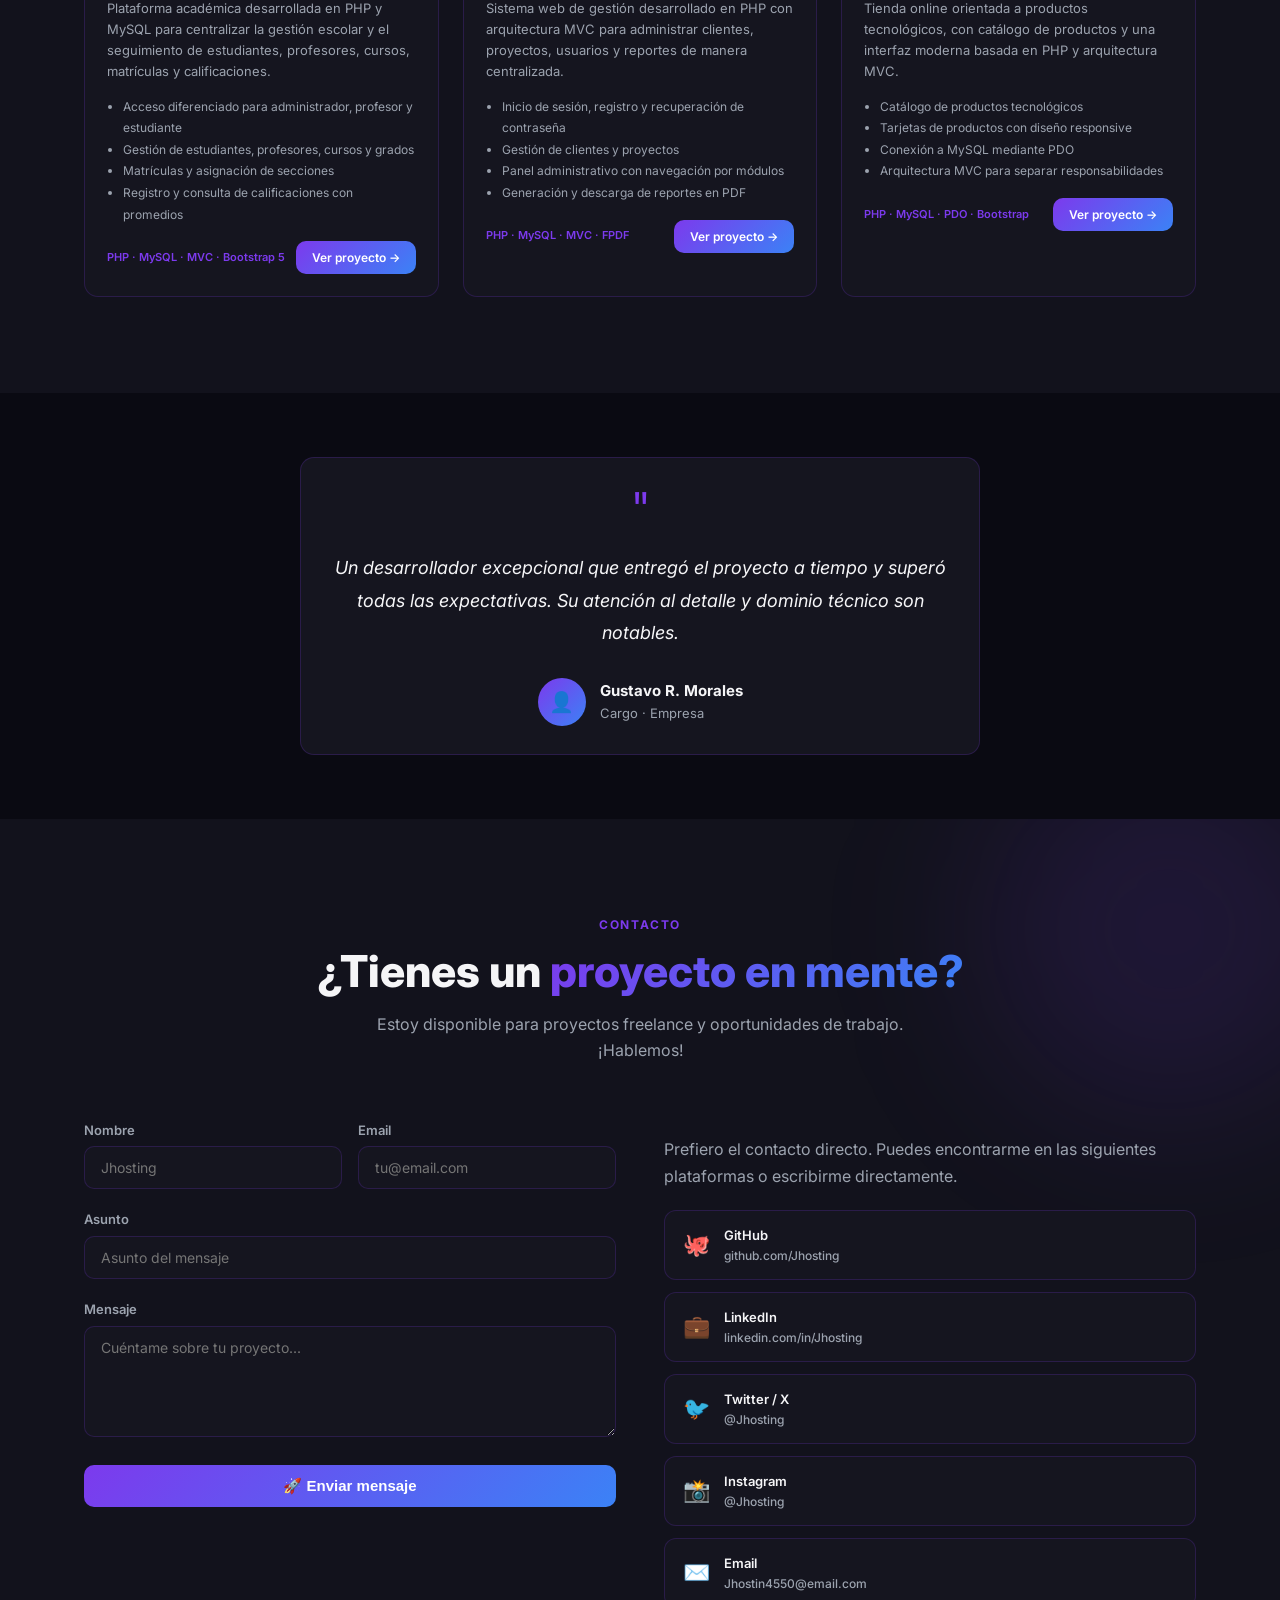
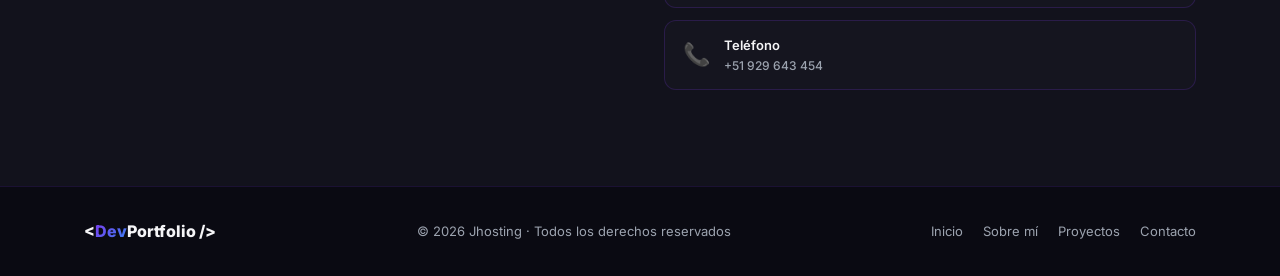
==== commit c97e0ec8: "Add files via upload" ====
--- a/index.html
+++ b/index.html
@@ -16,6 +16,7 @@
             <li><a href="#inicio">Inicio</a></li>
             <li><a href="#sobre">Sobre mí</a></li>
             <li><a href="#habilidades">Habilidades</a></li>
+            <li><a href="#proyectos">Proyectos</a></li>
             <li><a href="#contacto">Contacto</a></li>
         </ul>
         <a href="#contacto" class="btn-primary nav-cta" style="padding:8px 20px;font-size:13px;">Contáctame</a>
@@ -27,6 +28,7 @@
         <li><a href="#inicio">Inicio</a></li>
         <li><a href="#sobre">Sobre mí</a></li>
         <li><a href="#habilidades">Habilidades</a></li>
+        <li><a href="#proyectos">Proyectos</a></li>
         <li><a href="#contacto">Contacto</a></li>
         <li><a href="#contacto" class="btn-primary" style="width:100%;justify-content:center;">Contáctame</a></li>
     </ul>
@@ -61,7 +63,7 @@
                         Desarrollador apasionado por crear experiencias digitales funcionales y atractivas. Me especializo en PHP, JavaScript y MySQL, con enfoque en arquitecturas limpias y código mantenible.
                     </p>
                     <div style="display:flex;gap:14px;flex-wrap:wrap;margin-bottom:40px;">
-                        <a href="#habilidades" class="btn-primary"><span>🚀</span> Ver mis habilidades</a>
+                        <a href="#proyectos" class="btn-primary"><span>🚀</span> Ver mi trabajo</a>
                         <a href="assets/cv/CV_Jhosting.pdf" class="btn-outline" download="CV_Jhosting.pdf"><span>📄</span> Descargar CV</a>
                     </div>
                     <div class="tech-row">
@@ -85,18 +87,54 @@
                             <span style="margin-left:8px;color:var(--text-secondary);font-size:12px;">developer.js</span>
                         </div>
                         <div class="code-body">
-                            <div class="code-line"><span class="ln">1</span><span><span class="kw">const</span> <span class="prop">developer</span> = {</span></div>
-                            <div class="code-line"><span class="ln">2</span><span>&nbsp;&nbsp;<span class="prop">name</span>: <span class="str">"Jhosting"</span>,</span></div>
-                            <div class="code-line"><span class="ln">3</span><span>&nbsp;&nbsp;<span class="prop">role</span>: <span class="str">"Full Stack Dev"</span>,</span></div>
-                            <div class="code-line"><span class="ln">4</span><span>&nbsp;&nbsp;<span class="prop">skills</span>: [</span></div>
-                            <div class="code-line"><span class="ln">5</span><span>&nbsp;&nbsp;&nbsp;&nbsp;<span class="str">"PHP"</span>, <span class="str">"MySQL"</span>,</span></div>
-                            <div class="code-line"><span class="ln">6</span><span>&nbsp;&nbsp;&nbsp;&nbsp;<span class="str">"JavaScript"</span>, <span class="str">"Git"</span></span></div>
-                            <div class="code-line"><span class="ln">7</span><span>&nbsp;&nbsp;],</span></div>
-                            <div class="code-line"><span class="ln">8</span><span>&nbsp;&nbsp;<span class="prop">passion</span>: <span class="str">"Clean code"</span>,</span></div>
-                            <div class="code-line"><span class="ln">9</span><span>&nbsp;&nbsp;<span class="prop">available</span>: <span class="val">true</span>,</span></div>
-                            <div class="code-line"><span class="ln">10</span><span>};</span></div>
-                            <div class="code-line"><span class="ln">11</span><span></span></div>
-                            <div class="code-line"><span class="ln">12</span><span><span class="cm">// Listo para colaborar 🚀</span></span></div>
+                            <div class="code-line">
+                                <span class="ln">1</span>
+                                <span><span class="kw">const</span> <span class="prop">developer</span> = {</span>
+                            </div>
+                            <div class="code-line">
+                                <span class="ln">2</span>
+                                <span>&nbsp;&nbsp;<span class="prop">name</span>: <span class="str">"Jhosting"</span>,</span>
+                            </div>
+                            <div class="code-line">
+                                <span class="ln">3</span>
+                                <span>&nbsp;&nbsp;<span class="prop">role</span>: <span class="str">"Full Stack Dev"</span>,</span>
+                            </div>
+                            <div class="code-line">
+                                <span class="ln">4</span>
+                                <span>&nbsp;&nbsp;<span class="prop">skills</span>: [</span>
+                            </div>
+                            <div class="code-line">
+                                <span class="ln">5</span>
+                                <span>&nbsp;&nbsp;&nbsp;&nbsp;<span class="str">"PHP"</span>, <span class="str">"MySQL"</span>,</span>
+                            </div>
+                            <div class="code-line">
+                                <span class="ln">6</span>
+                                <span>&nbsp;&nbsp;&nbsp;&nbsp;<span class="str">"JavaScript"</span>, <span class="str">"Git"</span></span>
+                            </div>
+                            <div class="code-line">
+                                <span class="ln">7</span>
+                                <span>&nbsp;&nbsp;],</span>
+                            </div>
+                            <div class="code-line">
+                                <span class="ln">8</span>
+                                <span>&nbsp;&nbsp;<span class="prop">passion</span>: <span class="str">"Clean code"</span>,</span>
+                            </div>
+                            <div class="code-line">
+                                <span class="ln">9</span>
+                                <span>&nbsp;&nbsp;<span class="prop">available</span>: <span class="val">true</span>,</span>
+                            </div>
+                            <div class="code-line">
+                                <span class="ln">10</span>
+                                <span>};</span>
+                            </div>
+                            <div class="code-line">
+                                <span class="ln">11</span>
+                                <span></span>
+                            </div>
+                            <div class="code-line">
+                                <span class="ln">12</span>
+                                <span><span class="cm">// Listo para colaborar 🚀</span></span>
+                            </div>
                         </div>
                     </div>
                     <div style="position:relative;margin-top:-20px;display:flex;justify-content:flex-end;">
@@ -122,7 +160,7 @@
                     <p style="color:var(--text-secondary);margin-bottom:32px;line-height:1.8;">
                         Mi enfoque está en el código limpio, la arquitectura escalable y la experiencia del usuario final. Disfruto resolver problemas complejos y convertir ideas en productos funcionales.
                     </p>
-                    <a href="#habilidades" class="btn-primary">Conóceme más →</a>
+                    <a href="#proyectos" class="btn-primary">Conóceme más →</a>
                 </div>
                 <div class="reveal" style="animation-delay:0.15s;">
                     <div class="stats-grid">
@@ -161,36 +199,139 @@
             </div>
             <div class="skills-grid">
                 <div class="card reveal" style="animation-delay:0ms;text-align:center;padding:28px 18px;">
-                    <div style="width:56px;height:56px;margin:0 auto 16px;display:flex;align-items:center;justify-content:center;font-size:28px;line-height:1;border-radius:14px;background:rgba(124,58,237,0.12);">🌐</div>
+                    <div style="width:56px;height:56px;margin:0 auto 16px;display:flex;align-items:center;justify-content:center;font-size:28px;line-height:1;border-radius:14px;background:rgba(124,58,237,0.12);">
+                        🌐
+                    </div>
                     <div style="font-weight:600;font-size:15px;">HTML5</div>
                 </div>
                 <div class="card reveal" style="animation-delay:60ms;text-align:center;padding:28px 18px;">
-                    <div style="width:56px;height:56px;margin:0 auto 16px;display:flex;align-items:center;justify-content:center;font-size:28px;line-height:1;border-radius:14px;background:rgba(124,58,237,0.12);">🎨</div>
+                    <div style="width:56px;height:56px;margin:0 auto 16px;display:flex;align-items:center;justify-content:center;font-size:28px;line-height:1;border-radius:14px;background:rgba(124,58,237,0.12);">
+                        🎨
+                    </div>
                     <div style="font-weight:600;font-size:15px;">CSS3</div>
                 </div>
                 <div class="card reveal" style="animation-delay:120ms;text-align:center;padding:28px 18px;">
-                    <div style="width:56px;height:56px;margin:0 auto 16px;display:flex;align-items:center;justify-content:center;font-size:28px;line-height:1;border-radius:14px;background:rgba(124,58,237,0.12);">⚡</div>
+                    <div style="width:56px;height:56px;margin:0 auto 16px;display:flex;align-items:center;justify-content:center;font-size:28px;line-height:1;border-radius:14px;background:rgba(124,58,237,0.12);">
+                        ⚡
+                    </div>
                     <div style="font-weight:600;font-size:15px;">JavaScript</div>
                 </div>
                 <div class="card reveal" style="animation-delay:180ms;text-align:center;padding:28px 18px;">
-                    <div style="width:56px;height:56px;margin:0 auto 16px;display:flex;align-items:center;justify-content:center;font-size:28px;line-height:1;border-radius:14px;background:rgba(124,58,237,0.12);">🐘</div>
+                    <div style="width:56px;height:56px;margin:0 auto 16px;display:flex;align-items:center;justify-content:center;font-size:28px;line-height:1;border-radius:14px;background:rgba(124,58,237,0.12);">
+                        🐘
+                    </div>
                     <div style="font-weight:600;font-size:15px;">PHP</div>
                 </div>
                 <div class="card reveal" style="animation-delay:240ms;text-align:center;padding:28px 18px;">
-                    <div style="width:56px;height:56px;margin:0 auto 16px;display:flex;align-items:center;justify-content:center;font-size:28px;line-height:1;border-radius:14px;background:rgba(124,58,237,0.12);">🗄️</div>
+                    <div style="width:56px;height:56px;margin:0 auto 16px;display:flex;align-items:center;justify-content:center;font-size:28px;line-height:1;border-radius:14px;background:rgba(124,58,237,0.12);">
+                        🗄️
+                    </div>
                     <div style="font-weight:600;font-size:15px;">MySQL</div>
                 </div>
                 <div class="card reveal" style="animation-delay:300ms;text-align:center;padding:28px 18px;">
-                    <div style="width:56px;height:56px;margin:0 auto 16px;display:flex;align-items:center;justify-content:center;font-size:28px;line-height:1;border-radius:14px;background:rgba(124,58,237,0.12);">🐍</div>
+                    <div style="width:56px;height:56px;margin:0 auto 16px;display:flex;align-items:center;justify-content:center;font-size:28px;line-height:1;border-radius:14px;background:rgba(124,58,237,0.12);">
+                        🐍
+                    </div>
                     <div style="font-weight:600;font-size:15px;">Python</div>
                 </div>
                 <div class="card reveal" style="animation-delay:360ms;text-align:center;padding:28px 18px;">
-                    <div style="width:56px;height:56px;margin:0 auto 16px;display:flex;align-items:center;justify-content:center;font-size:28px;line-height:1;border-radius:14px;background:rgba(124,58,237,0.12);">🅱️</div>
+                    <div style="width:56px;height:56px;margin:0 auto 16px;display:flex;align-items:center;justify-content:center;font-size:28px;line-height:1;border-radius:14px;background:rgba(124,58,237,0.12);">
+                        🅱️
+                    </div>
                     <div style="font-weight:600;font-size:15px;">Bootstrap</div>
                 </div>
                 <div class="card reveal" style="animation-delay:420ms;text-align:center;padding:28px 18px;">
-                    <div style="width:56px;height:56px;margin:0 auto 16px;display:flex;align-items:center;justify-content:center;font-size:28px;line-height:1;border-radius:14px;background:rgba(124,58,237,0.12);">🏗️</div>
+                    <div style="width:56px;height:56px;margin:0 auto 16px;display:flex;align-items:center;justify-content:center;font-size:28px;line-height:1;border-radius:14px;background:rgba(124,58,237,0.12);">
+                        🏗️
+                    </div>
                     <div style="font-weight:600;font-size:15px;">Patrón MVC</div>
+                </div>
+            </div>
+        </div>
+    </section>
+
+    <section id="proyectos" style="background:var(--bg-secondary);">
+        <div class="container">
+            <div class="reveal" style="text-align:center;margin-bottom:56px;">
+                <div class="section-label">Proyectos</div>
+                <h2 class="section-title">Proyectos <span class="gradient-text">destacados</span></h2>
+                <p class="section-sub" style="margin:0 auto;">Una selección de los proyectos en los que he trabajado.</p>
+            </div>
+            <div class="projects-grid">
+                <div class="card reveal" style="padding:0;overflow:hidden;animation-delay:0ms;">
+                    <div style="position:relative;height:180px;overflow:hidden;background:#1a1a2e;">
+                        <img src="assets/sistema-academico.svg" alt="Sistema Académica" style="width:100%;height:100%;object-fit:cover;opacity:0.7;" loading="lazy" />
+                        <div style="position:absolute;inset:0;background:linear-gradient(to bottom, transparent 40%, rgba(10,10,18,0.9));"></div>
+                        <div style="position:absolute;top:14px;left:14px;font-size:11px;font-weight:800;color:var(--accent);letter-spacing:0.12em;">#04</div>
+                        <div style="position:absolute;top:10px;right:10px;display:flex;gap:6px;">
+                            <span style="background:rgba(124,58,237,0.7);border-radius:6px;padding:2px 8px;font-size:10px;font-weight:700;color:#fff;">Sistema Web</span>
+                            <span style="background:rgba(124,58,237,0.7);border-radius:6px;padding:2px 8px;font-size:10px;font-weight:700;color:#fff;">Gestión Escolar</span>
+                        </div>
+                    </div>
+                    <div style="padding:22px;">
+                        <h3 style="margin:0 0 8px;font-size:18px;font-weight:700;">Sistema Académica</h3>
+                        <p style="color:var(--text-secondary);font-size:13px;margin:0 0 14px;line-height:1.6;">Plataforma académica desarrollada en PHP y MySQL para centralizar la gestión escolar y el seguimiento de estudiantes, profesores, cursos, matrículas y calificaciones.</p>
+                        <ul style="margin:0 0 16px;padding:0 0 0 16px;color:var(--text-secondary);font-size:12px;line-height:1.8;">
+                            <li>Acceso diferenciado para administrador, profesor y estudiante</li>
+                            <li>Gestión de estudiantes, profesores, cursos y grados</li>
+                            <li>Matrículas y asignación de secciones</li>
+                            <li>Registro y consulta de calificaciones con promedios</li>
+                        </ul>
+                        <div style="display:flex;justify-content:space-between;align-items:center;">
+                            <span style="font-size:11px;color:var(--accent);font-weight:600;">PHP · MySQL · MVC · Bootstrap 5</span>
+                            <a href="https://jeremysenati.infinityfree.me/login.php" target="_blank" rel="noopener noreferrer" class="btn-primary" style="padding:7px 16px;font-size:12px;">Ver proyecto →</a>
+                        </div>
+                    </div>
+                </div>
+                <div class="card reveal" style="padding:0;overflow:hidden;animation-delay:100ms;">
+                    <div style="position:relative;height:180px;overflow:hidden;background:#1a1a2e;">
+                        <img src="assets/sistema-gestion.svg" alt="TechSolutions" style="width:100%;height:100%;object-fit:cover;opacity:0.7;" loading="lazy" />
+                        <div style="position:absolute;inset:0;background:linear-gradient(to bottom, transparent 40%, rgba(10,10,18,0.9));"></div>
+                        <div style="position:absolute;top:14px;left:14px;font-size:11px;font-weight:800;color:var(--accent);letter-spacing:0.12em;">#02</div>
+                        <div style="position:absolute;top:10px;right:10px;display:flex;gap:6px;">
+                            <span style="background:rgba(124,58,237,0.7);border-radius:6px;padding:2px 8px;font-size:10px;font-weight:700;color:#fff;">Full Stack</span>
+                            <span style="background:rgba(124,58,237,0.7);border-radius:6px;padding:2px 8px;font-size:10px;font-weight:700;color:#fff;">MVC</span>
+                        </div>
+                    </div>
+                    <div style="padding:22px;">
+                        <h3 style="margin:0 0 8px;font-size:18px;font-weight:700;">TechSolutions</h3>
+                        <p style="color:var(--text-secondary);font-size:13px;margin:0 0 14px;line-height:1.6;">Sistema web de gestión desarrollado en PHP con arquitectura MVC para administrar clientes, proyectos, usuarios y reportes de manera centralizada.</p>
+                        <ul style="margin:0 0 16px;padding:0 0 0 16px;color:var(--text-secondary);font-size:12px;line-height:1.8;">
+                            <li>Inicio de sesión, registro y recuperación de contraseña</li>
+                            <li>Gestión de clientes y proyectos</li>
+                            <li>Panel administrativo con navegación por módulos</li>
+                            <li>Generación y descarga de reportes en PDF</li>
+                        </ul>
+                        <div style="display:flex;justify-content:space-between;align-items:center;">
+                            <span style="font-size:11px;color:var(--accent);font-weight:600;">PHP · MySQL · MVC · FPDF</span>
+                            <a href="https://jhostinsenati.gamer.free/" target="_blank" rel="noopener noreferrer" class="btn-primary" style="padding:7px 16px;font-size:12px;">Ver proyecto →</a>
+                        </div>
+                    </div>
+                </div>
+                <div class="card reveal" style="padding:0;overflow:hidden;animation-delay:200ms;">
+                    <div style="position:relative;height:180px;overflow:hidden;background:#1a1a2e;">
+                        <img src="assets/tienda.svg" alt="TecnoStore" style="width:100%;height:100%;object-fit:cover;opacity:0.7;" loading="lazy" />
+                        <div style="position:absolute;inset:0;background:linear-gradient(to bottom, transparent 40%, rgba(10,10,18,0.9));"></div>
+                        <div style="position:absolute;top:14px;left:14px;font-size:11px;font-weight:800;color:var(--accent);letter-spacing:0.12em;">#03</div>
+                        <div style="position:absolute;top:10px;right:10px;display:flex;gap:6px;">
+                            <span style="background:rgba(124,58,237,0.7);border-radius:6px;padding:2px 8px;font-size:10px;font-weight:700;color:#fff;">E-commerce</span>
+                            <span style="background:rgba(124,58,237,0.7);border-radius:6px;padding:2px 8px;font-size:10px;font-weight:700;color:#fff;">MVC</span>
+                        </div>
+                    </div>
+                    <div style="padding:22px;">
+                        <h3 style="margin:0 0 8px;font-size:18px;font-weight:700;">TecnoStore</h3>
+                        <p style="color:var(--text-secondary);font-size:13px;margin:0 0 14px;line-height:1.6;">Tienda online orientada a productos tecnológicos, con catálogo de productos y una interfaz moderna basada en PHP y arquitectura MVC.</p>
+                        <ul style="margin:0 0 16px;padding:0 0 0 16px;color:var(--text-secondary);font-size:12px;line-height:1.8;">
+                            <li>Catálogo de productos tecnológicos</li>
+                            <li>Tarjetas de productos con diseño responsive</li>
+                            <li>Conexión a MySQL mediante PDO</li>
+                            <li>Arquitectura MVC para separar responsabilidades</li>
+                        </ul>
+                        <div style="display:flex;justify-content:space-between;align-items:center;">
+                            <span style="font-size:11px;color:var(--accent);font-weight:600;">PHP · MySQL · PDO · Bootstrap</span>
+                            <a href="https://tienda-tecno.free.je/" target="_blank" rel="noopener noreferrer" class="btn-primary" style="padding:7px 16px;font-size:12px;">Ver proyecto →</a>
+                        </div>
+                    </div>
                 </div>
             </div>
         </div>
@@ -226,31 +367,28 @@
             </div>
             <div class="contact-grid">
                 <div class="reveal">
-                    <form id="contactForm">
+                    <form method="post" action="#contacto">
                         <div style="display:grid;grid-template-columns:1fr 1fr;gap:16px;">
                             <div class="form-field">
                                 <label for="name">Nombre</label>
-                                <input type="text" id="name" name="name" placeholder="Jhosting" required />
+                                <input type="text" id="name" name="name" placeholder="Jhosting" value="" required />
                             </div>
                             <div class="form-field">
                                 <label for="email">Email</label>
-                                <input type="email" id="email" name="email" placeholder="tu@email.com" required />
+                                <input type="email" id="email" name="email" placeholder="tu@email.com" value="" required />
                             </div>
                         </div>
                         <div class="form-field">
                             <label for="subject">Asunto</label>
-                            <input type="text" id="subject" name="subject" placeholder="Asunto del mensaje" />
+                            <input type="text" id="subject" name="subject" placeholder="Asunto del mensaje" value="" />
                         </div>
                         <div class="form-field">
                             <label for="message">Mensaje</label>
                             <textarea id="message" name="message" rows="5" placeholder="Cuéntame sobre tu proyecto..." required></textarea>
                         </div>
-                        <button type="submit" class="btn-primary" style="width:100%;justify-content:center;">
+                        <button type="submit" name="contact_submit" value="1" class="btn-primary" style="width:100%;justify-content:center;">
                             🚀 Enviar mensaje
                         </button>
-
-                        <div class="form-status ok" id="formStatusOk" style="display:none;">✅ Mensaje enviado. ¡Gracias por escribirme!</div>
-                        <div class="form-status err" id="formStatusErr" style="display:none;">⚠️ Por favor completa los campos obligatorios (nombre, email y mensaje).</div>
                     </form>
                 </div>
                 <div class="reveal" style="display:flex;flex-direction:column;gap:12px;animation-delay:0.15s;">
@@ -285,7 +423,7 @@
                             <div style="color:var(--text-secondary);font-size:12px;">@Jhosting</div>
                         </div>
                     </a>
-                    <a href="mailto:Jhostin4550@email.com" class="social-link" target="_blank" rel="noreferrer">
+                    <a href="mailto:tu@email.com" class="social-link" target="_blank" rel="noreferrer">
                         <span style="font-size:22px;">✉️</span>
                         <div>
                             <div style="font-weight:600;color:var(--text-primary);font-size:13px;">Email</div>
@@ -308,46 +446,16 @@
 <footer style="background:var(--bg-primary);border-top:1px solid rgba(124,58,237,0.15);padding:32px 0;">
     <div class="container" style="display:flex;justify-content:space-between;align-items:center;flex-wrap:wrap;gap:16px;">
         <div style="font-weight:800;font-size:16px;">&lt;<span class="gradient-text">Dev</span>Portfolio /&gt;</div>
-        <p style="color:var(--text-secondary);font-size:13px;margin:0;" id="footerYear">© Jhosting · Todos los derechos reservados</p>
+        <p style="color:var(--text-secondary);font-size:13px;margin:0;">© 2026 Jhosting · Todos los derechos reservados</p>
         <div style="display:flex;gap:20px;">
             <a href="#" class="footer-link" style="color:var(--text-secondary);font-size:13px;text-decoration:none;transition:color 0.2s;">Inicio</a>
             <a href="#" class="footer-link" style="color:var(--text-secondary);font-size:13px;text-decoration:none;transition:color 0.2s;">Sobre mí</a>
+            <a href="#" class="footer-link" style="color:var(--text-secondary);font-size:13px;text-decoration:none;transition:color 0.2s;">Proyectos</a>
             <a href="#" class="footer-link" style="color:var(--text-secondary);font-size:13px;text-decoration:none;transition:color 0.2s;">Contacto</a>
         </div>
     </div>
 </footer>
 
 <script src="assets/main.js"></script>
-<script>
-    // Año dinámico en el footer (equivalente a date('Y') de PHP)
-    document.getElementById('footerYear').textContent = '© ' + new Date().getFullYear() + ' Jhosting · Todos los derechos reservados';
-
-    // Envío del formulario de contacto simulado en el cliente (equivalente a la validación PHP)
-    const contactForm = document.getElementById('contactForm');
-    const okMsg = document.getElementById('formStatusOk');
-    const errMsg = document.getElementById('formStatusErr');
-
-    contactForm.addEventListener('submit', function (e) {
-        e.preventDefault();
-        const name = document.getElementById('name').value.trim();
-        const email = document.getElementById('email').value.trim();
-        const message = document.getElementById('message').value.trim();
-        const emailPattern = /^[^\s@]+@[^\s@]+\.[^\s@]+$/;
-
-        okMsg.style.display = 'none';
-        errMsg.style.display = 'none';
-
-        if (!name || !email || !message) {
-            errMsg.textContent = '⚠️ Por favor completa los campos obligatorios (nombre, email y mensaje).';
-            errMsg.style.display = 'block';
-        } else if (!emailPattern.test(email)) {
-            errMsg.textContent = '⚠️ Ingresa un correo electrónico válido.';
-            errMsg.style.display = 'block';
-        } else {
-            okMsg.style.display = 'block';
-            contactForm.reset();
-        }
-    });
-</script>
 </body>
 </html>
